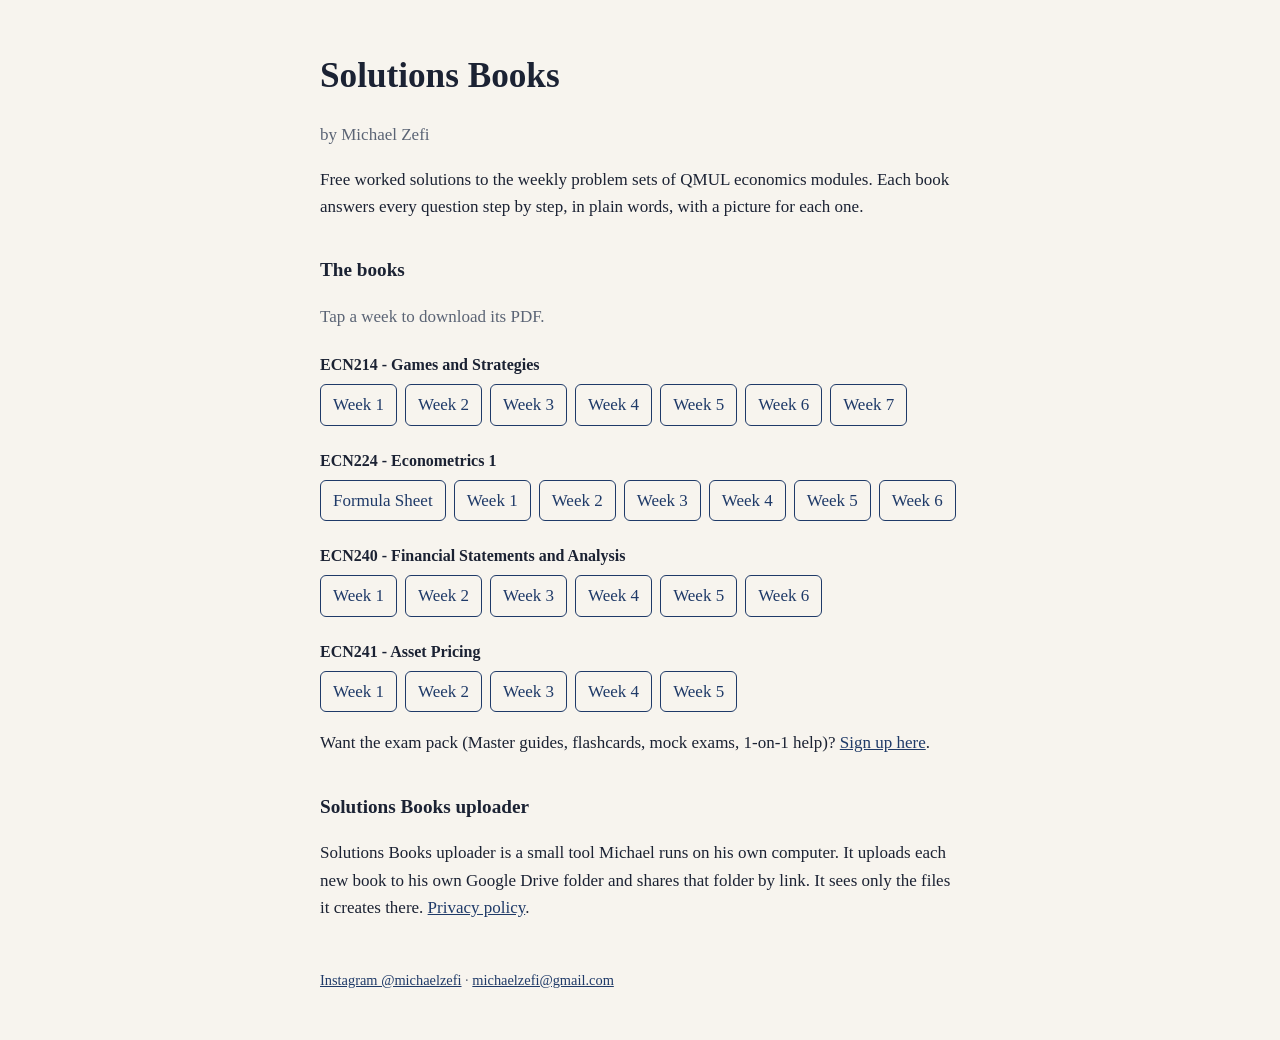
==== index.html @ f7369b90 "Update the book list" ====
<!doctype html>
<html lang="en">
<head>
<meta charset="utf-8">
<meta name="viewport" content="width=device-width, initial-scale=1">
<title>Michael Zefi · Solutions Books</title>
<link rel="stylesheet" href="style.css">
</head>
<body>
<main>
  <h1>Solutions Books</h1>
  <p class="by">by Michael Zefi</p>
  <p>Free worked solutions to the weekly problem sets of QMUL economics modules. Each book answers every question
    step by step, in plain words, with a picture for each one.</p>
  <h2>The books</h2>
  <p class="by">Tap a week to download its PDF.</p>
  <!-- books -->
  <h3>ECN214 - Games and Strategies</h3>
  <p class="weeks"><a href="https://github.com/michaelz09765/michaelz09765.github.io/releases/download/books/ECN214_Week_01_Solutions.pdf" rel="nofollow">Week 1</a> <a href="https://github.com/michaelz09765/michaelz09765.github.io/releases/download/books/ECN214_Week_02_Solutions.pdf" rel="nofollow">Week 2</a> <a href="https://github.com/michaelz09765/michaelz09765.github.io/releases/download/books/ECN214_Week_03_Solutions.pdf" rel="nofollow">Week 3</a> <a href="https://github.com/michaelz09765/michaelz09765.github.io/releases/download/books/ECN214_Week_04_Solutions.pdf" rel="nofollow">Week 4</a> <a href="https://github.com/michaelz09765/michaelz09765.github.io/releases/download/books/ECN214_Week_05_Solutions.pdf" rel="nofollow">Week 5</a> <a href="https://github.com/michaelz09765/michaelz09765.github.io/releases/download/books/ECN214_Week_06_Solutions.pdf" rel="nofollow">Week 6</a> <a href="https://github.com/michaelz09765/michaelz09765.github.io/releases/download/books/ECN214_Week_07_Solutions.pdf" rel="nofollow">Week 7</a></p>
  <h3>ECN224 - Econometrics 1</h3>
  <p class="weeks"><a href="https://github.com/michaelz09765/michaelz09765.github.io/releases/download/books/ECN224_Formula_Sheet.pdf" rel="nofollow">Formula Sheet</a> <a href="https://github.com/michaelz09765/michaelz09765.github.io/releases/download/books/ECN224_Week_01_Solutions.pdf" rel="nofollow">Week 1</a> <a href="https://github.com/michaelz09765/michaelz09765.github.io/releases/download/books/ECN224_Week_02_Solutions.pdf" rel="nofollow">Week 2</a> <a href="https://github.com/michaelz09765/michaelz09765.github.io/releases/download/books/ECN224_Week_03_Solutions.pdf" rel="nofollow">Week 3</a> <a href="https://github.com/michaelz09765/michaelz09765.github.io/releases/download/books/ECN224_Week_04_Solutions.pdf" rel="nofollow">Week 4</a> <a href="https://github.com/michaelz09765/michaelz09765.github.io/releases/download/books/ECN224_Week_05_Solutions.pdf" rel="nofollow">Week 5</a> <a href="https://github.com/michaelz09765/michaelz09765.github.io/releases/download/books/ECN224_Week_06_Solutions.pdf" rel="nofollow">Week 6</a></p>
  <h3>ECN240 - Financial Statements and Analysis</h3>
  <p class="weeks"><a href="https://github.com/michaelz09765/michaelz09765.github.io/releases/download/books/ECN240_Week_01_Solutions.pdf" rel="nofollow">Week 1</a> <a href="https://github.com/michaelz09765/michaelz09765.github.io/releases/download/books/ECN240_Week_02_Solutions.pdf" rel="nofollow">Week 2</a> <a href="https://github.com/michaelz09765/michaelz09765.github.io/releases/download/books/ECN240_Week_03_Solutions.pdf" rel="nofollow">Week 3</a> <a href="https://github.com/michaelz09765/michaelz09765.github.io/releases/download/books/ECN240_Week_04_Solutions.pdf" rel="nofollow">Week 4</a> <a href="https://github.com/michaelz09765/michaelz09765.github.io/releases/download/books/ECN240_Week_05_Solutions.pdf" rel="nofollow">Week 5</a> <a href="https://github.com/michaelz09765/michaelz09765.github.io/releases/download/books/ECN240_Week_06_Solutions.pdf" rel="nofollow">Week 6</a></p>
  <h3>ECN241 - Asset Pricing</h3>
  <p class="weeks"><a href="https://github.com/michaelz09765/michaelz09765.github.io/releases/download/books/ECN241_Week_01_Solutions.pdf" rel="nofollow">Week 1</a> <a href="https://github.com/michaelz09765/michaelz09765.github.io/releases/download/books/ECN241_Week_02_Solutions.pdf" rel="nofollow">Week 2</a> <a href="https://github.com/michaelz09765/michaelz09765.github.io/releases/download/books/ECN241_Week_03_Solutions.pdf" rel="nofollow">Week 3</a> <a href="https://github.com/michaelz09765/michaelz09765.github.io/releases/download/books/ECN241_Week_04_Solutions.pdf" rel="nofollow">Week 4</a> <a href="https://github.com/michaelz09765/michaelz09765.github.io/releases/download/books/ECN241_Week_05_Solutions.pdf" rel="nofollow">Week 5</a></p>
  <!-- /books -->
  <p>Want the exam pack (Master guides, flashcards, mock exams, 1-on-1 help)?
    <a href="https://forms.gle/qKyWaWmpUF7k1oc68">Sign up here</a>.</p>

  <h2>Solutions Books uploader</h2>
  <p>Solutions Books uploader is a small tool Michael runs on his own computer. It uploads each new book to his own
    Google Drive folder and shares that folder by link. It sees only the files it creates there.
    <a href="privacy.html">Privacy policy</a>.</p>

  <footer>
    <a href="https://instagram.com/michaelzefi">Instagram @michaelzefi</a> ·
    <a href="mailto:michaelzefi@gmail.com">michaelzefi@gmail.com</a>
  </footer>
</main>
<!-- Cloudflare Web Analytics: cookieless page counts -->
<script type='module' src='https://static.cloudflareinsights.com/beacon.min.js' data-cf-beacon='{"token": "ca2990a3d44d46d8bcb8c4cfde848cd8"}'></script>
</body>
</html>
---- style.css ----
:root { --bg: #f7f4ee; --ink: #1b2233; --muted: #5b6475; --accent: #1f3a68; }
@media (prefers-color-scheme: dark) { :root { --bg: #111318; --ink: #e8e6e1; --muted: #9aa1ad; --accent: #8fb0e8; } }
body { margin: 0; background: var(--bg); color: var(--ink); font: 17px/1.6 Georgia, serif; }
main { max-width: 640px; margin: 0 auto; padding: 48px 16px; }
h1 { font-size: 2.2rem; margin: 0; }
h2 { font-size: 1.2rem; margin-top: 2.2rem; }
.by, footer { color: var(--muted); }
a { color: var(--accent); }
.button { display: inline-block; padding: 10px 18px; background: var(--accent); color: var(--bg); border-radius: 6px; text-decoration: none; }
code { font-size: 0.9em; }
h3 { font-size: 1rem; margin: 1.4rem 0 0.4rem; }
.weeks { display: flex; flex-wrap: wrap; gap: 8px; margin: 0; }
.weeks a { padding: 6px 12px; border: 1px solid var(--accent); border-radius: 6px; text-decoration: none; }
footer { margin-top: 3rem; font-size: 0.9rem; }
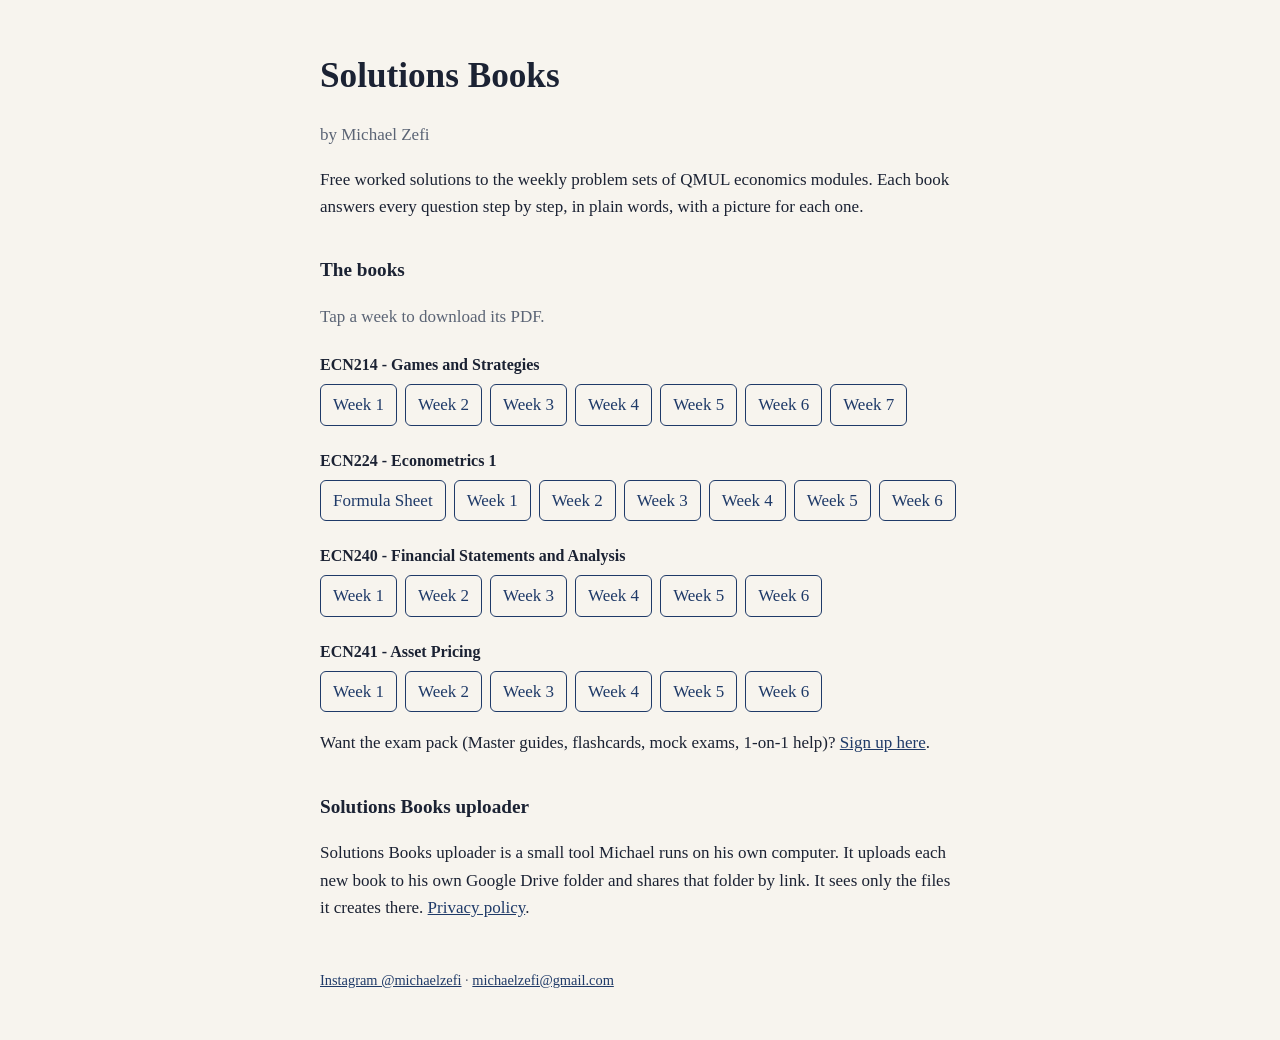
==== commit 67161012: "Update the book list" ====
--- a/index.html
+++ b/index.html
@@ -22,7 +22,7 @@
   <h3>ECN240 - Financial Statements and Analysis</h3>
   <p class="weeks"><a href="https://github.com/michaelz09765/michaelz09765.github.io/releases/download/books/ECN240_Week_01_Solutions.pdf" rel="nofollow">Week 1</a> <a href="https://github.com/michaelz09765/michaelz09765.github.io/releases/download/books/ECN240_Week_02_Solutions.pdf" rel="nofollow">Week 2</a> <a href="https://github.com/michaelz09765/michaelz09765.github.io/releases/download/books/ECN240_Week_03_Solutions.pdf" rel="nofollow">Week 3</a> <a href="https://github.com/michaelz09765/michaelz09765.github.io/releases/download/books/ECN240_Week_04_Solutions.pdf" rel="nofollow">Week 4</a> <a href="https://github.com/michaelz09765/michaelz09765.github.io/releases/download/books/ECN240_Week_05_Solutions.pdf" rel="nofollow">Week 5</a> <a href="https://github.com/michaelz09765/michaelz09765.github.io/releases/download/books/ECN240_Week_06_Solutions.pdf" rel="nofollow">Week 6</a></p>
   <h3>ECN241 - Asset Pricing</h3>
-  <p class="weeks"><a href="https://github.com/michaelz09765/michaelz09765.github.io/releases/download/books/ECN241_Week_01_Solutions.pdf" rel="nofollow">Week 1</a> <a href="https://github.com/michaelz09765/michaelz09765.github.io/releases/download/books/ECN241_Week_02_Solutions.pdf" rel="nofollow">Week 2</a> <a href="https://github.com/michaelz09765/michaelz09765.github.io/releases/download/books/ECN241_Week_03_Solutions.pdf" rel="nofollow">Week 3</a> <a href="https://github.com/michaelz09765/michaelz09765.github.io/releases/download/books/ECN241_Week_04_Solutions.pdf" rel="nofollow">Week 4</a> <a href="https://github.com/michaelz09765/michaelz09765.github.io/releases/download/books/ECN241_Week_05_Solutions.pdf" rel="nofollow">Week 5</a></p>
+  <p class="weeks"><a href="https://github.com/michaelz09765/michaelz09765.github.io/releases/download/books/ECN241_Week_01_Solutions.pdf" rel="nofollow">Week 1</a> <a href="https://github.com/michaelz09765/michaelz09765.github.io/releases/download/books/ECN241_Week_02_Solutions.pdf" rel="nofollow">Week 2</a> <a href="https://github.com/michaelz09765/michaelz09765.github.io/releases/download/books/ECN241_Week_03_Solutions.pdf" rel="nofollow">Week 3</a> <a href="https://github.com/michaelz09765/michaelz09765.github.io/releases/download/books/ECN241_Week_04_Solutions.pdf" rel="nofollow">Week 4</a> <a href="https://github.com/michaelz09765/michaelz09765.github.io/releases/download/books/ECN241_Week_05_Solutions.pdf" rel="nofollow">Week 5</a> <a href="https://github.com/michaelz09765/michaelz09765.github.io/releases/download/books/ECN241_Week_06_Solutions.pdf" rel="nofollow">Week 6</a></p>
   <!-- /books -->
   <p>Want the exam pack (Master guides, flashcards, mock exams, 1-on-1 help)?
     <a href="https://forms.gle/qKyWaWmpUF7k1oc68">Sign up here</a>.</p>
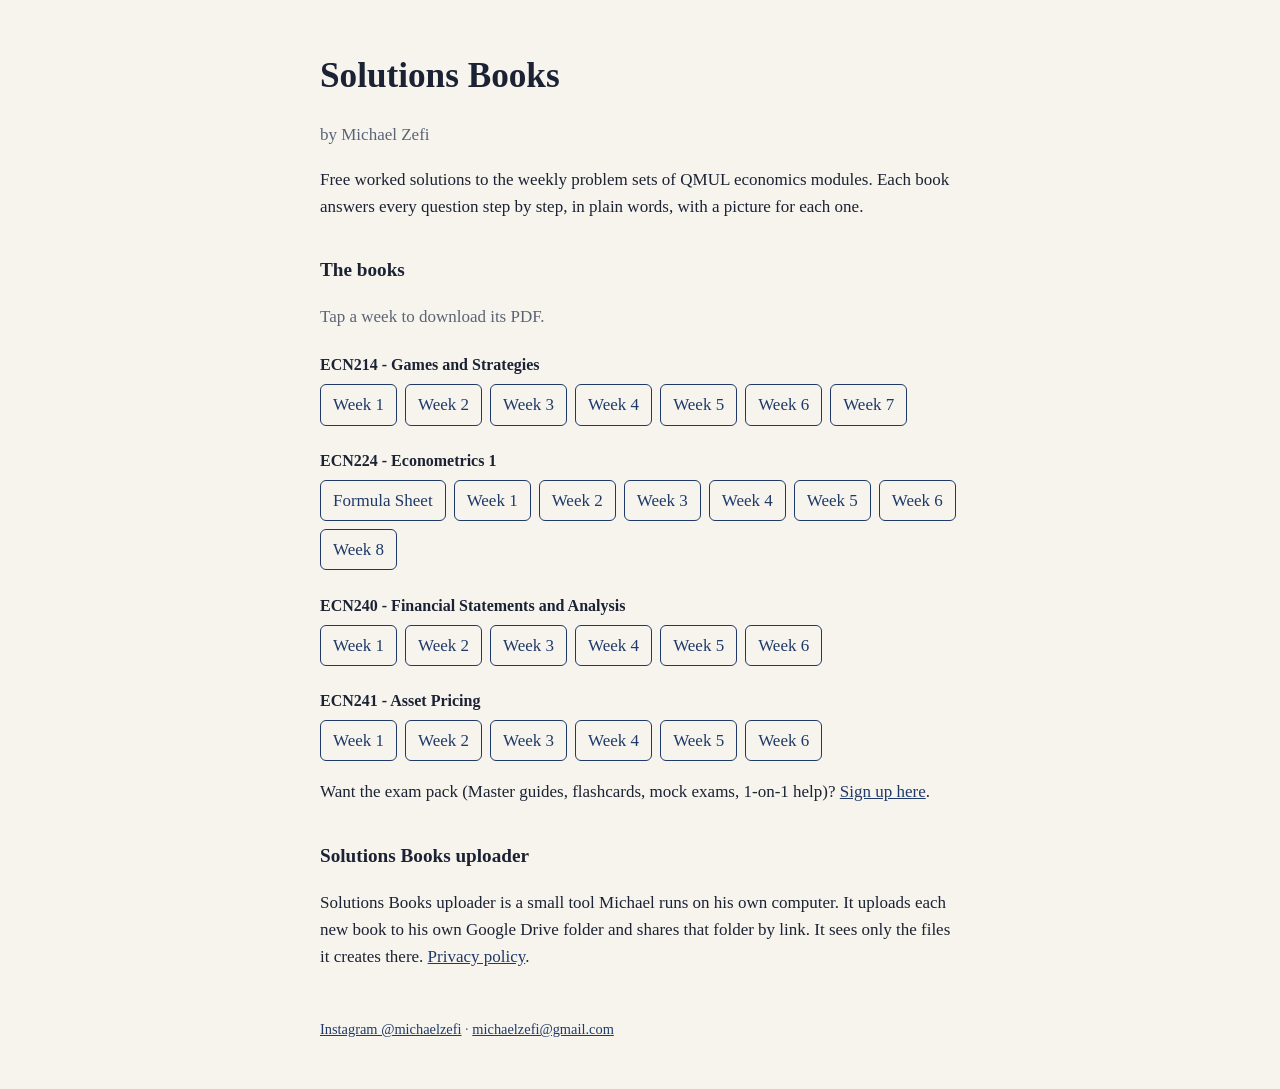
==== commit 2174ae29: "Update the book list" ====
--- a/index.html
+++ b/index.html
@@ -18,7 +18,7 @@
   <h3>ECN214 - Games and Strategies</h3>
   <p class="weeks"><a href="https://github.com/michaelz09765/michaelz09765.github.io/releases/download/books/ECN214_Week_01_Solutions.pdf" rel="nofollow">Week 1</a> <a href="https://github.com/michaelz09765/michaelz09765.github.io/releases/download/books/ECN214_Week_02_Solutions.pdf" rel="nofollow">Week 2</a> <a href="https://github.com/michaelz09765/michaelz09765.github.io/releases/download/books/ECN214_Week_03_Solutions.pdf" rel="nofollow">Week 3</a> <a href="https://github.com/michaelz09765/michaelz09765.github.io/releases/download/books/ECN214_Week_04_Solutions.pdf" rel="nofollow">Week 4</a> <a href="https://github.com/michaelz09765/michaelz09765.github.io/releases/download/books/ECN214_Week_05_Solutions.pdf" rel="nofollow">Week 5</a> <a href="https://github.com/michaelz09765/michaelz09765.github.io/releases/download/books/ECN214_Week_06_Solutions.pdf" rel="nofollow">Week 6</a> <a href="https://github.com/michaelz09765/michaelz09765.github.io/releases/download/books/ECN214_Week_07_Solutions.pdf" rel="nofollow">Week 7</a></p>
   <h3>ECN224 - Econometrics 1</h3>
-  <p class="weeks"><a href="https://github.com/michaelz09765/michaelz09765.github.io/releases/download/books/ECN224_Formula_Sheet.pdf" rel="nofollow">Formula Sheet</a> <a href="https://github.com/michaelz09765/michaelz09765.github.io/releases/download/books/ECN224_Week_01_Solutions.pdf" rel="nofollow">Week 1</a> <a href="https://github.com/michaelz09765/michaelz09765.github.io/releases/download/books/ECN224_Week_02_Solutions.pdf" rel="nofollow">Week 2</a> <a href="https://github.com/michaelz09765/michaelz09765.github.io/releases/download/books/ECN224_Week_03_Solutions.pdf" rel="nofollow">Week 3</a> <a href="https://github.com/michaelz09765/michaelz09765.github.io/releases/download/books/ECN224_Week_04_Solutions.pdf" rel="nofollow">Week 4</a> <a href="https://github.com/michaelz09765/michaelz09765.github.io/releases/download/books/ECN224_Week_05_Solutions.pdf" rel="nofollow">Week 5</a> <a href="https://github.com/michaelz09765/michaelz09765.github.io/releases/download/books/ECN224_Week_06_Solutions.pdf" rel="nofollow">Week 6</a></p>
+  <p class="weeks"><a href="https://github.com/michaelz09765/michaelz09765.github.io/releases/download/books/ECN224_Formula_Sheet.pdf" rel="nofollow">Formula Sheet</a> <a href="https://github.com/michaelz09765/michaelz09765.github.io/releases/download/books/ECN224_Week_01_Solutions.pdf" rel="nofollow">Week 1</a> <a href="https://github.com/michaelz09765/michaelz09765.github.io/releases/download/books/ECN224_Week_02_Solutions.pdf" rel="nofollow">Week 2</a> <a href="https://github.com/michaelz09765/michaelz09765.github.io/releases/download/books/ECN224_Week_03_Solutions.pdf" rel="nofollow">Week 3</a> <a href="https://github.com/michaelz09765/michaelz09765.github.io/releases/download/books/ECN224_Week_04_Solutions.pdf" rel="nofollow">Week 4</a> <a href="https://github.com/michaelz09765/michaelz09765.github.io/releases/download/books/ECN224_Week_05_Solutions.pdf" rel="nofollow">Week 5</a> <a href="https://github.com/michaelz09765/michaelz09765.github.io/releases/download/books/ECN224_Week_06_Solutions.pdf" rel="nofollow">Week 6</a> <a href="https://github.com/michaelz09765/michaelz09765.github.io/releases/download/books/ECN224_Week_08_Solutions.pdf" rel="nofollow">Week 8</a></p>
   <h3>ECN240 - Financial Statements and Analysis</h3>
   <p class="weeks"><a href="https://github.com/michaelz09765/michaelz09765.github.io/releases/download/books/ECN240_Week_01_Solutions.pdf" rel="nofollow">Week 1</a> <a href="https://github.com/michaelz09765/michaelz09765.github.io/releases/download/books/ECN240_Week_02_Solutions.pdf" rel="nofollow">Week 2</a> <a href="https://github.com/michaelz09765/michaelz09765.github.io/releases/download/books/ECN240_Week_03_Solutions.pdf" rel="nofollow">Week 3</a> <a href="https://github.com/michaelz09765/michaelz09765.github.io/releases/download/books/ECN240_Week_04_Solutions.pdf" rel="nofollow">Week 4</a> <a href="https://github.com/michaelz09765/michaelz09765.github.io/releases/download/books/ECN240_Week_05_Solutions.pdf" rel="nofollow">Week 5</a> <a href="https://github.com/michaelz09765/michaelz09765.github.io/releases/download/books/ECN240_Week_06_Solutions.pdf" rel="nofollow">Week 6</a></p>
   <h3>ECN241 - Asset Pricing</h3>
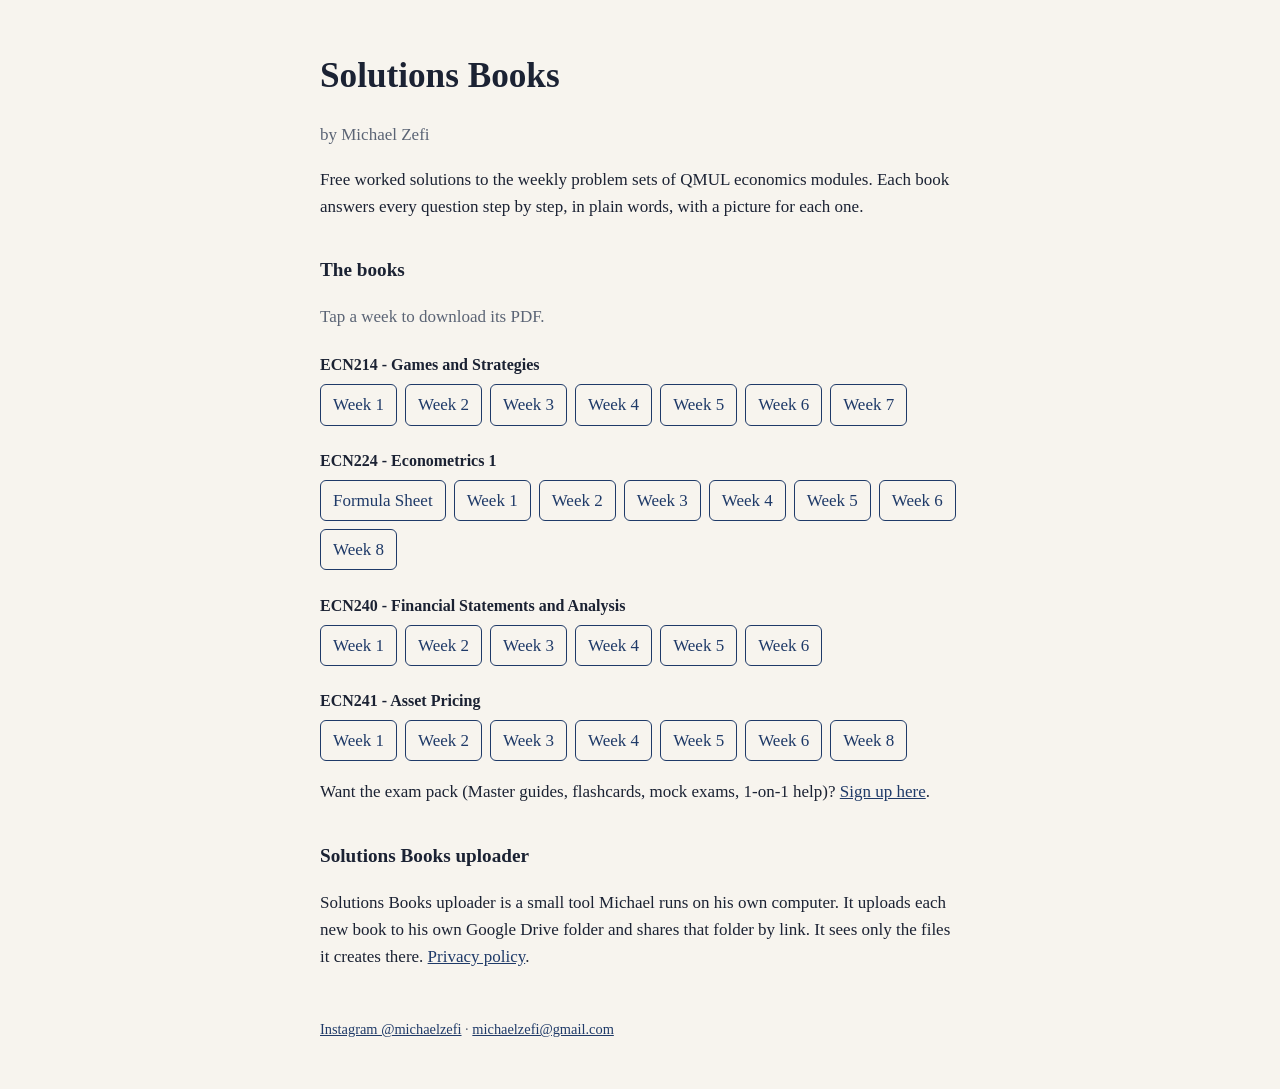
==== commit be76699e: "Update the book list" ====
--- a/index.html
+++ b/index.html
@@ -22,7 +22,7 @@
   <h3>ECN240 - Financial Statements and Analysis</h3>
   <p class="weeks"><a href="https://github.com/michaelz09765/michaelz09765.github.io/releases/download/books/ECN240_Week_01_Solutions.pdf" rel="nofollow">Week 1</a> <a href="https://github.com/michaelz09765/michaelz09765.github.io/releases/download/books/ECN240_Week_02_Solutions.pdf" rel="nofollow">Week 2</a> <a href="https://github.com/michaelz09765/michaelz09765.github.io/releases/download/books/ECN240_Week_03_Solutions.pdf" rel="nofollow">Week 3</a> <a href="https://github.com/michaelz09765/michaelz09765.github.io/releases/download/books/ECN240_Week_04_Solutions.pdf" rel="nofollow">Week 4</a> <a href="https://github.com/michaelz09765/michaelz09765.github.io/releases/download/books/ECN240_Week_05_Solutions.pdf" rel="nofollow">Week 5</a> <a href="https://github.com/michaelz09765/michaelz09765.github.io/releases/download/books/ECN240_Week_06_Solutions.pdf" rel="nofollow">Week 6</a></p>
   <h3>ECN241 - Asset Pricing</h3>
-  <p class="weeks"><a href="https://github.com/michaelz09765/michaelz09765.github.io/releases/download/books/ECN241_Week_01_Solutions.pdf" rel="nofollow">Week 1</a> <a href="https://github.com/michaelz09765/michaelz09765.github.io/releases/download/books/ECN241_Week_02_Solutions.pdf" rel="nofollow">Week 2</a> <a href="https://github.com/michaelz09765/michaelz09765.github.io/releases/download/books/ECN241_Week_03_Solutions.pdf" rel="nofollow">Week 3</a> <a href="https://github.com/michaelz09765/michaelz09765.github.io/releases/download/books/ECN241_Week_04_Solutions.pdf" rel="nofollow">Week 4</a> <a href="https://github.com/michaelz09765/michaelz09765.github.io/releases/download/books/ECN241_Week_05_Solutions.pdf" rel="nofollow">Week 5</a> <a href="https://github.com/michaelz09765/michaelz09765.github.io/releases/download/books/ECN241_Week_06_Solutions.pdf" rel="nofollow">Week 6</a></p>
+  <p class="weeks"><a href="https://github.com/michaelz09765/michaelz09765.github.io/releases/download/books/ECN241_Week_01_Solutions.pdf" rel="nofollow">Week 1</a> <a href="https://github.com/michaelz09765/michaelz09765.github.io/releases/download/books/ECN241_Week_02_Solutions.pdf" rel="nofollow">Week 2</a> <a href="https://github.com/michaelz09765/michaelz09765.github.io/releases/download/books/ECN241_Week_03_Solutions.pdf" rel="nofollow">Week 3</a> <a href="https://github.com/michaelz09765/michaelz09765.github.io/releases/download/books/ECN241_Week_04_Solutions.pdf" rel="nofollow">Week 4</a> <a href="https://github.com/michaelz09765/michaelz09765.github.io/releases/download/books/ECN241_Week_05_Solutions.pdf" rel="nofollow">Week 5</a> <a href="https://github.com/michaelz09765/michaelz09765.github.io/releases/download/books/ECN241_Week_06_Solutions.pdf" rel="nofollow">Week 6</a> <a href="https://github.com/michaelz09765/michaelz09765.github.io/releases/download/books/ECN241_Week_08_Solutions.pdf" rel="nofollow">Week 8</a></p>
   <!-- /books -->
   <p>Want the exam pack (Master guides, flashcards, mock exams, 1-on-1 help)?
     <a href="https://forms.gle/qKyWaWmpUF7k1oc68">Sign up here</a>.</p>
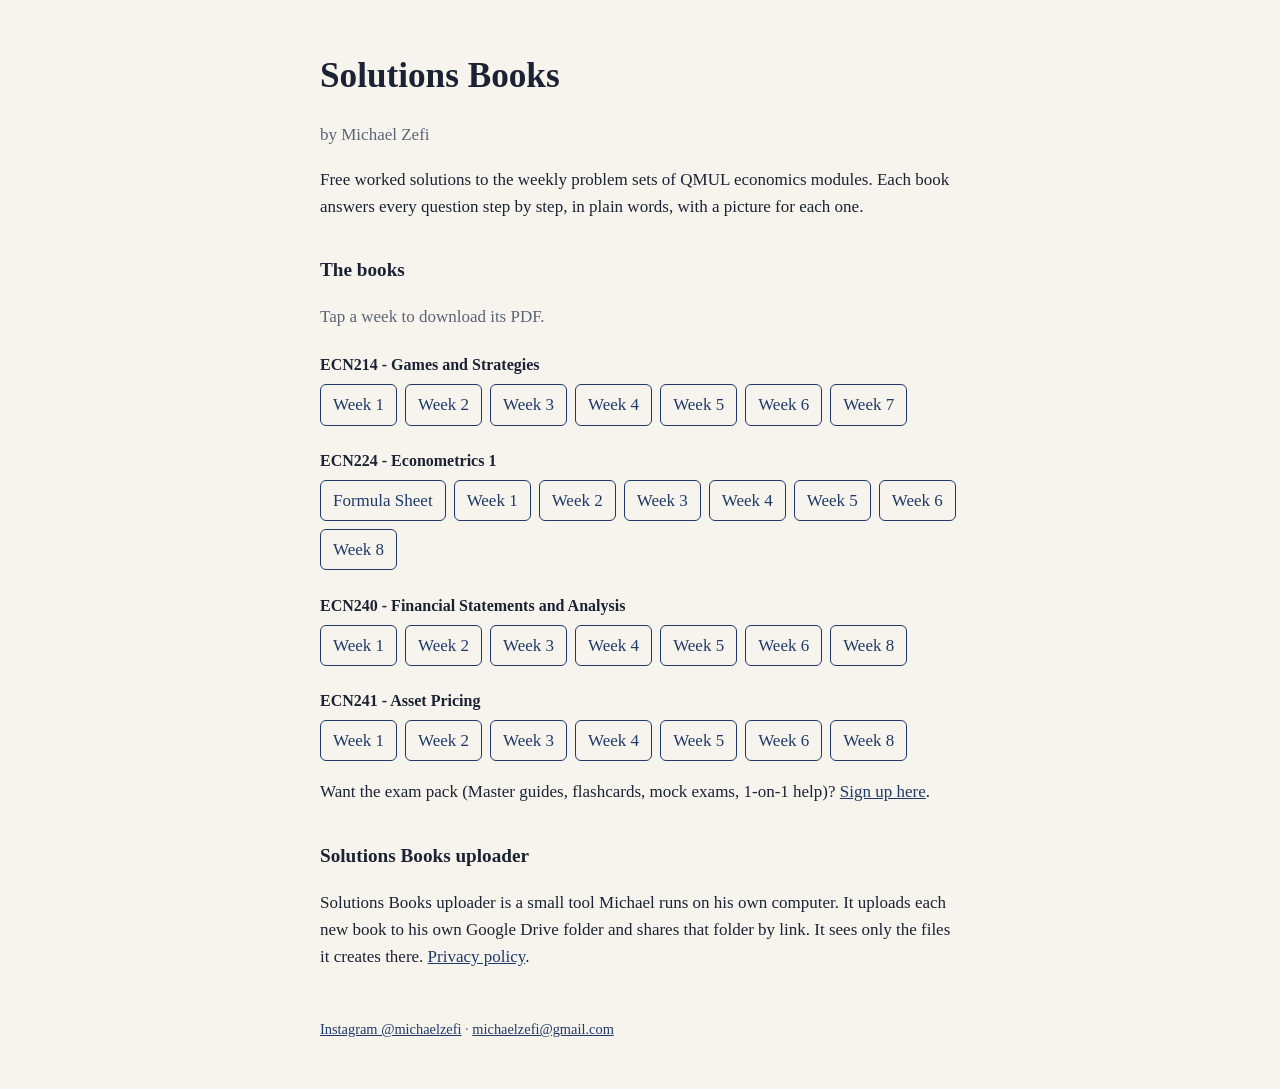
==== commit 29724795: "Update the book list" ====
--- a/index.html
+++ b/index.html
@@ -20,7 +20,7 @@
   <h3>ECN224 - Econometrics 1</h3>
   <p class="weeks"><a href="https://github.com/michaelz09765/michaelz09765.github.io/releases/download/books/ECN224_Formula_Sheet.pdf" rel="nofollow">Formula Sheet</a> <a href="https://github.com/michaelz09765/michaelz09765.github.io/releases/download/books/ECN224_Week_01_Solutions.pdf" rel="nofollow">Week 1</a> <a href="https://github.com/michaelz09765/michaelz09765.github.io/releases/download/books/ECN224_Week_02_Solutions.pdf" rel="nofollow">Week 2</a> <a href="https://github.com/michaelz09765/michaelz09765.github.io/releases/download/books/ECN224_Week_03_Solutions.pdf" rel="nofollow">Week 3</a> <a href="https://github.com/michaelz09765/michaelz09765.github.io/releases/download/books/ECN224_Week_04_Solutions.pdf" rel="nofollow">Week 4</a> <a href="https://github.com/michaelz09765/michaelz09765.github.io/releases/download/books/ECN224_Week_05_Solutions.pdf" rel="nofollow">Week 5</a> <a href="https://github.com/michaelz09765/michaelz09765.github.io/releases/download/books/ECN224_Week_06_Solutions.pdf" rel="nofollow">Week 6</a> <a href="https://github.com/michaelz09765/michaelz09765.github.io/releases/download/books/ECN224_Week_08_Solutions.pdf" rel="nofollow">Week 8</a></p>
   <h3>ECN240 - Financial Statements and Analysis</h3>
-  <p class="weeks"><a href="https://github.com/michaelz09765/michaelz09765.github.io/releases/download/books/ECN240_Week_01_Solutions.pdf" rel="nofollow">Week 1</a> <a href="https://github.com/michaelz09765/michaelz09765.github.io/releases/download/books/ECN240_Week_02_Solutions.pdf" rel="nofollow">Week 2</a> <a href="https://github.com/michaelz09765/michaelz09765.github.io/releases/download/books/ECN240_Week_03_Solutions.pdf" rel="nofollow">Week 3</a> <a href="https://github.com/michaelz09765/michaelz09765.github.io/releases/download/books/ECN240_Week_04_Solutions.pdf" rel="nofollow">Week 4</a> <a href="https://github.com/michaelz09765/michaelz09765.github.io/releases/download/books/ECN240_Week_05_Solutions.pdf" rel="nofollow">Week 5</a> <a href="https://github.com/michaelz09765/michaelz09765.github.io/releases/download/books/ECN240_Week_06_Solutions.pdf" rel="nofollow">Week 6</a></p>
+  <p class="weeks"><a href="https://github.com/michaelz09765/michaelz09765.github.io/releases/download/books/ECN240_Week_01_Solutions.pdf" rel="nofollow">Week 1</a> <a href="https://github.com/michaelz09765/michaelz09765.github.io/releases/download/books/ECN240_Week_02_Solutions.pdf" rel="nofollow">Week 2</a> <a href="https://github.com/michaelz09765/michaelz09765.github.io/releases/download/books/ECN240_Week_03_Solutions.pdf" rel="nofollow">Week 3</a> <a href="https://github.com/michaelz09765/michaelz09765.github.io/releases/download/books/ECN240_Week_04_Solutions.pdf" rel="nofollow">Week 4</a> <a href="https://github.com/michaelz09765/michaelz09765.github.io/releases/download/books/ECN240_Week_05_Solutions.pdf" rel="nofollow">Week 5</a> <a href="https://github.com/michaelz09765/michaelz09765.github.io/releases/download/books/ECN240_Week_06_Solutions.pdf" rel="nofollow">Week 6</a> <a href="https://github.com/michaelz09765/michaelz09765.github.io/releases/download/books/ECN240_Week_08_Solutions.pdf" rel="nofollow">Week 8</a></p>
   <h3>ECN241 - Asset Pricing</h3>
   <p class="weeks"><a href="https://github.com/michaelz09765/michaelz09765.github.io/releases/download/books/ECN241_Week_01_Solutions.pdf" rel="nofollow">Week 1</a> <a href="https://github.com/michaelz09765/michaelz09765.github.io/releases/download/books/ECN241_Week_02_Solutions.pdf" rel="nofollow">Week 2</a> <a href="https://github.com/michaelz09765/michaelz09765.github.io/releases/download/books/ECN241_Week_03_Solutions.pdf" rel="nofollow">Week 3</a> <a href="https://github.com/michaelz09765/michaelz09765.github.io/releases/download/books/ECN241_Week_04_Solutions.pdf" rel="nofollow">Week 4</a> <a href="https://github.com/michaelz09765/michaelz09765.github.io/releases/download/books/ECN241_Week_05_Solutions.pdf" rel="nofollow">Week 5</a> <a href="https://github.com/michaelz09765/michaelz09765.github.io/releases/download/books/ECN241_Week_06_Solutions.pdf" rel="nofollow">Week 6</a> <a href="https://github.com/michaelz09765/michaelz09765.github.io/releases/download/books/ECN241_Week_08_Solutions.pdf" rel="nofollow">Week 8</a></p>
   <!-- /books -->
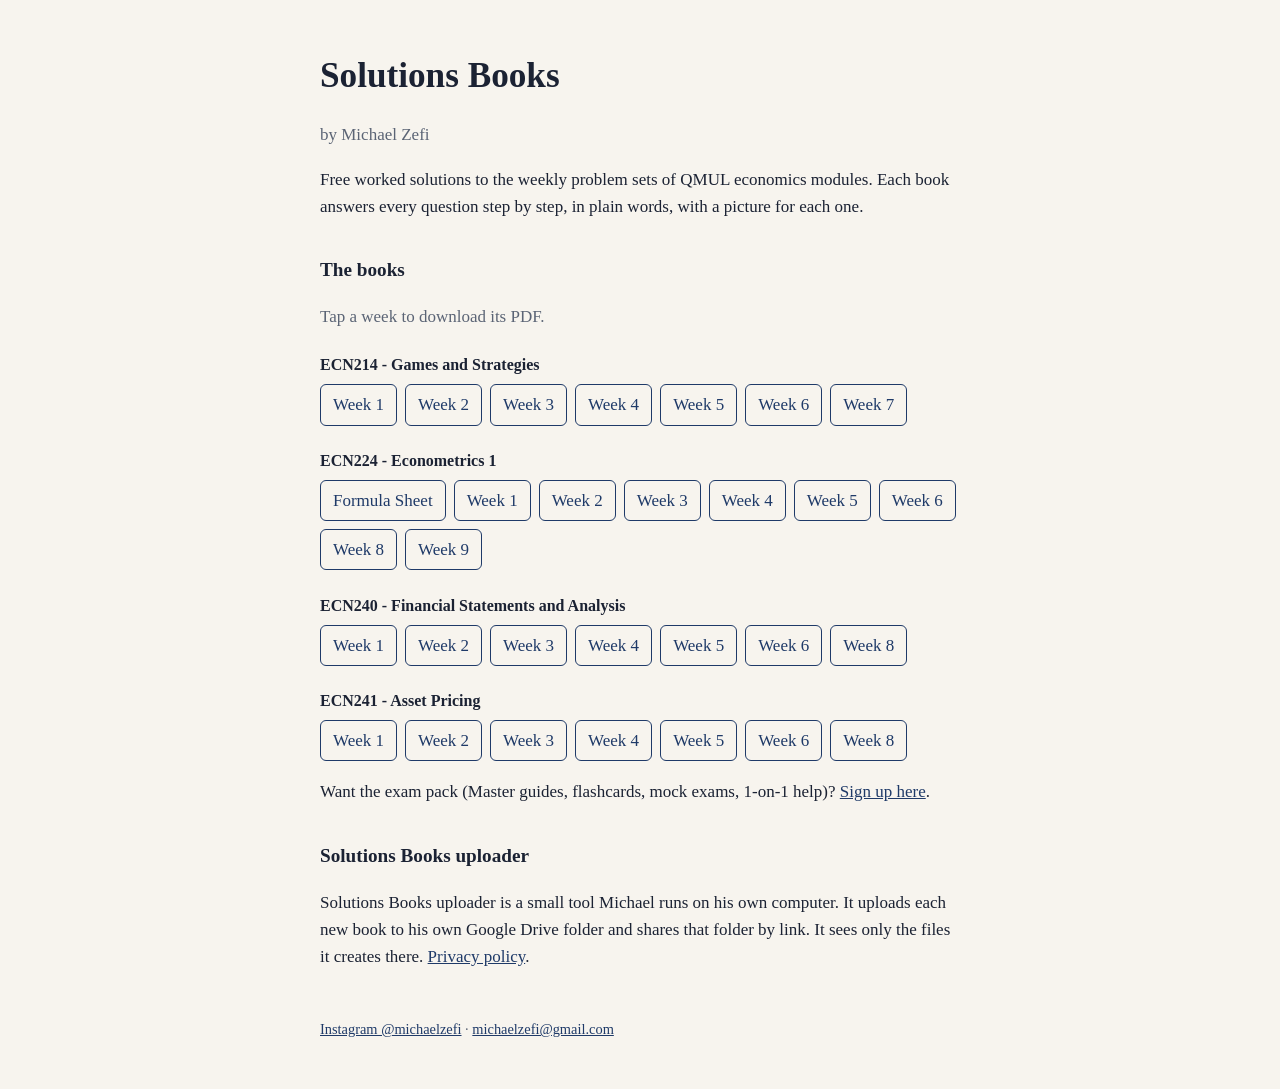
==== commit a8383a17: "Update the book list" ====
--- a/index.html
+++ b/index.html
@@ -18,7 +18,7 @@
   <h3>ECN214 - Games and Strategies</h3>
   <p class="weeks"><a href="https://github.com/michaelz09765/michaelz09765.github.io/releases/download/books/ECN214_Week_01_Solutions.pdf" rel="nofollow">Week 1</a> <a href="https://github.com/michaelz09765/michaelz09765.github.io/releases/download/books/ECN214_Week_02_Solutions.pdf" rel="nofollow">Week 2</a> <a href="https://github.com/michaelz09765/michaelz09765.github.io/releases/download/books/ECN214_Week_03_Solutions.pdf" rel="nofollow">Week 3</a> <a href="https://github.com/michaelz09765/michaelz09765.github.io/releases/download/books/ECN214_Week_04_Solutions.pdf" rel="nofollow">Week 4</a> <a href="https://github.com/michaelz09765/michaelz09765.github.io/releases/download/books/ECN214_Week_05_Solutions.pdf" rel="nofollow">Week 5</a> <a href="https://github.com/michaelz09765/michaelz09765.github.io/releases/download/books/ECN214_Week_06_Solutions.pdf" rel="nofollow">Week 6</a> <a href="https://github.com/michaelz09765/michaelz09765.github.io/releases/download/books/ECN214_Week_07_Solutions.pdf" rel="nofollow">Week 7</a></p>
   <h3>ECN224 - Econometrics 1</h3>
-  <p class="weeks"><a href="https://github.com/michaelz09765/michaelz09765.github.io/releases/download/books/ECN224_Formula_Sheet.pdf" rel="nofollow">Formula Sheet</a> <a href="https://github.com/michaelz09765/michaelz09765.github.io/releases/download/books/ECN224_Week_01_Solutions.pdf" rel="nofollow">Week 1</a> <a href="https://github.com/michaelz09765/michaelz09765.github.io/releases/download/books/ECN224_Week_02_Solutions.pdf" rel="nofollow">Week 2</a> <a href="https://github.com/michaelz09765/michaelz09765.github.io/releases/download/books/ECN224_Week_03_Solutions.pdf" rel="nofollow">Week 3</a> <a href="https://github.com/michaelz09765/michaelz09765.github.io/releases/download/books/ECN224_Week_04_Solutions.pdf" rel="nofollow">Week 4</a> <a href="https://github.com/michaelz09765/michaelz09765.github.io/releases/download/books/ECN224_Week_05_Solutions.pdf" rel="nofollow">Week 5</a> <a href="https://github.com/michaelz09765/michaelz09765.github.io/releases/download/books/ECN224_Week_06_Solutions.pdf" rel="nofollow">Week 6</a> <a href="https://github.com/michaelz09765/michaelz09765.github.io/releases/download/books/ECN224_Week_08_Solutions.pdf" rel="nofollow">Week 8</a></p>
+  <p class="weeks"><a href="https://github.com/michaelz09765/michaelz09765.github.io/releases/download/books/ECN224_Formula_Sheet.pdf" rel="nofollow">Formula Sheet</a> <a href="https://github.com/michaelz09765/michaelz09765.github.io/releases/download/books/ECN224_Week_01_Solutions.pdf" rel="nofollow">Week 1</a> <a href="https://github.com/michaelz09765/michaelz09765.github.io/releases/download/books/ECN224_Week_02_Solutions.pdf" rel="nofollow">Week 2</a> <a href="https://github.com/michaelz09765/michaelz09765.github.io/releases/download/books/ECN224_Week_03_Solutions.pdf" rel="nofollow">Week 3</a> <a href="https://github.com/michaelz09765/michaelz09765.github.io/releases/download/books/ECN224_Week_04_Solutions.pdf" rel="nofollow">Week 4</a> <a href="https://github.com/michaelz09765/michaelz09765.github.io/releases/download/books/ECN224_Week_05_Solutions.pdf" rel="nofollow">Week 5</a> <a href="https://github.com/michaelz09765/michaelz09765.github.io/releases/download/books/ECN224_Week_06_Solutions.pdf" rel="nofollow">Week 6</a> <a href="https://github.com/michaelz09765/michaelz09765.github.io/releases/download/books/ECN224_Week_08_Solutions.pdf" rel="nofollow">Week 8</a> <a href="https://github.com/michaelz09765/michaelz09765.github.io/releases/download/books/ECN224_Week_09_Solutions.pdf" rel="nofollow">Week 9</a></p>
   <h3>ECN240 - Financial Statements and Analysis</h3>
   <p class="weeks"><a href="https://github.com/michaelz09765/michaelz09765.github.io/releases/download/books/ECN240_Week_01_Solutions.pdf" rel="nofollow">Week 1</a> <a href="https://github.com/michaelz09765/michaelz09765.github.io/releases/download/books/ECN240_Week_02_Solutions.pdf" rel="nofollow">Week 2</a> <a href="https://github.com/michaelz09765/michaelz09765.github.io/releases/download/books/ECN240_Week_03_Solutions.pdf" rel="nofollow">Week 3</a> <a href="https://github.com/michaelz09765/michaelz09765.github.io/releases/download/books/ECN240_Week_04_Solutions.pdf" rel="nofollow">Week 4</a> <a href="https://github.com/michaelz09765/michaelz09765.github.io/releases/download/books/ECN240_Week_05_Solutions.pdf" rel="nofollow">Week 5</a> <a href="https://github.com/michaelz09765/michaelz09765.github.io/releases/download/books/ECN240_Week_06_Solutions.pdf" rel="nofollow">Week 6</a> <a href="https://github.com/michaelz09765/michaelz09765.github.io/releases/download/books/ECN240_Week_08_Solutions.pdf" rel="nofollow">Week 8</a></p>
   <h3>ECN241 - Asset Pricing</h3>
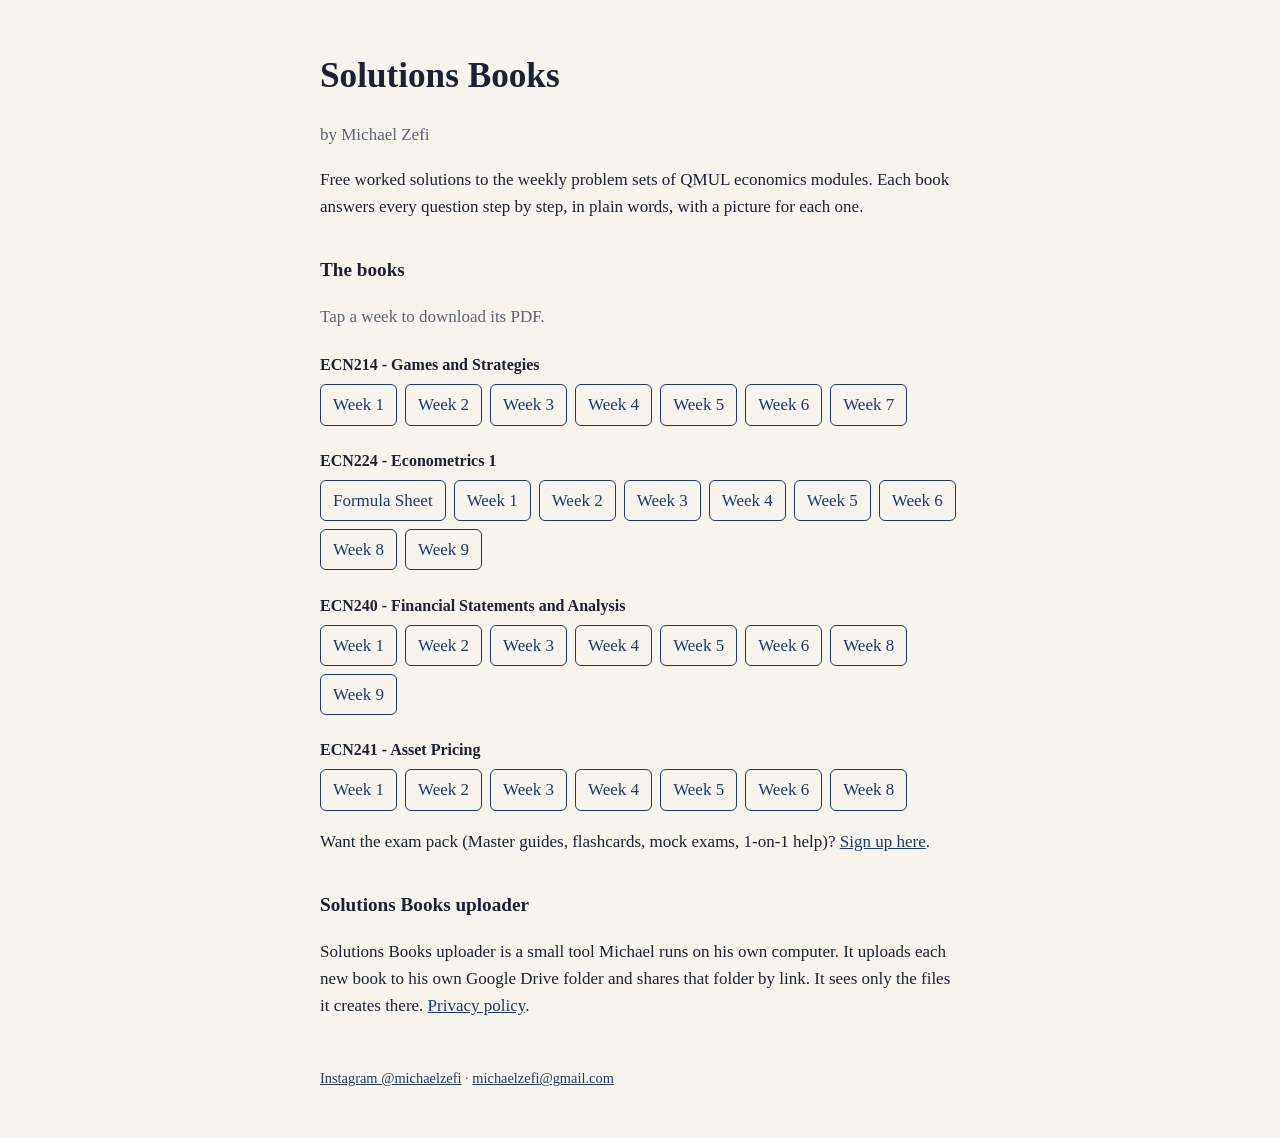
==== commit 7193694b: "Update the book list" ====
--- a/index.html
+++ b/index.html
@@ -20,7 +20,7 @@
   <h3>ECN224 - Econometrics 1</h3>
   <p class="weeks"><a href="https://github.com/michaelz09765/michaelz09765.github.io/releases/download/books/ECN224_Formula_Sheet.pdf" rel="nofollow">Formula Sheet</a> <a href="https://github.com/michaelz09765/michaelz09765.github.io/releases/download/books/ECN224_Week_01_Solutions.pdf" rel="nofollow">Week 1</a> <a href="https://github.com/michaelz09765/michaelz09765.github.io/releases/download/books/ECN224_Week_02_Solutions.pdf" rel="nofollow">Week 2</a> <a href="https://github.com/michaelz09765/michaelz09765.github.io/releases/download/books/ECN224_Week_03_Solutions.pdf" rel="nofollow">Week 3</a> <a href="https://github.com/michaelz09765/michaelz09765.github.io/releases/download/books/ECN224_Week_04_Solutions.pdf" rel="nofollow">Week 4</a> <a href="https://github.com/michaelz09765/michaelz09765.github.io/releases/download/books/ECN224_Week_05_Solutions.pdf" rel="nofollow">Week 5</a> <a href="https://github.com/michaelz09765/michaelz09765.github.io/releases/download/books/ECN224_Week_06_Solutions.pdf" rel="nofollow">Week 6</a> <a href="https://github.com/michaelz09765/michaelz09765.github.io/releases/download/books/ECN224_Week_08_Solutions.pdf" rel="nofollow">Week 8</a> <a href="https://github.com/michaelz09765/michaelz09765.github.io/releases/download/books/ECN224_Week_09_Solutions.pdf" rel="nofollow">Week 9</a></p>
   <h3>ECN240 - Financial Statements and Analysis</h3>
-  <p class="weeks"><a href="https://github.com/michaelz09765/michaelz09765.github.io/releases/download/books/ECN240_Week_01_Solutions.pdf" rel="nofollow">Week 1</a> <a href="https://github.com/michaelz09765/michaelz09765.github.io/releases/download/books/ECN240_Week_02_Solutions.pdf" rel="nofollow">Week 2</a> <a href="https://github.com/michaelz09765/michaelz09765.github.io/releases/download/books/ECN240_Week_03_Solutions.pdf" rel="nofollow">Week 3</a> <a href="https://github.com/michaelz09765/michaelz09765.github.io/releases/download/books/ECN240_Week_04_Solutions.pdf" rel="nofollow">Week 4</a> <a href="https://github.com/michaelz09765/michaelz09765.github.io/releases/download/books/ECN240_Week_05_Solutions.pdf" rel="nofollow">Week 5</a> <a href="https://github.com/michaelz09765/michaelz09765.github.io/releases/download/books/ECN240_Week_06_Solutions.pdf" rel="nofollow">Week 6</a> <a href="https://github.com/michaelz09765/michaelz09765.github.io/releases/download/books/ECN240_Week_08_Solutions.pdf" rel="nofollow">Week 8</a></p>
+  <p class="weeks"><a href="https://github.com/michaelz09765/michaelz09765.github.io/releases/download/books/ECN240_Week_01_Solutions.pdf" rel="nofollow">Week 1</a> <a href="https://github.com/michaelz09765/michaelz09765.github.io/releases/download/books/ECN240_Week_02_Solutions.pdf" rel="nofollow">Week 2</a> <a href="https://github.com/michaelz09765/michaelz09765.github.io/releases/download/books/ECN240_Week_03_Solutions.pdf" rel="nofollow">Week 3</a> <a href="https://github.com/michaelz09765/michaelz09765.github.io/releases/download/books/ECN240_Week_04_Solutions.pdf" rel="nofollow">Week 4</a> <a href="https://github.com/michaelz09765/michaelz09765.github.io/releases/download/books/ECN240_Week_05_Solutions.pdf" rel="nofollow">Week 5</a> <a href="https://github.com/michaelz09765/michaelz09765.github.io/releases/download/books/ECN240_Week_06_Solutions.pdf" rel="nofollow">Week 6</a> <a href="https://github.com/michaelz09765/michaelz09765.github.io/releases/download/books/ECN240_Week_08_Solutions.pdf" rel="nofollow">Week 8</a> <a href="https://github.com/michaelz09765/michaelz09765.github.io/releases/download/books/ECN240_Week_09_Solutions.pdf" rel="nofollow">Week 9</a></p>
   <h3>ECN241 - Asset Pricing</h3>
   <p class="weeks"><a href="https://github.com/michaelz09765/michaelz09765.github.io/releases/download/books/ECN241_Week_01_Solutions.pdf" rel="nofollow">Week 1</a> <a href="https://github.com/michaelz09765/michaelz09765.github.io/releases/download/books/ECN241_Week_02_Solutions.pdf" rel="nofollow">Week 2</a> <a href="https://github.com/michaelz09765/michaelz09765.github.io/releases/download/books/ECN241_Week_03_Solutions.pdf" rel="nofollow">Week 3</a> <a href="https://github.com/michaelz09765/michaelz09765.github.io/releases/download/books/ECN241_Week_04_Solutions.pdf" rel="nofollow">Week 4</a> <a href="https://github.com/michaelz09765/michaelz09765.github.io/releases/download/books/ECN241_Week_05_Solutions.pdf" rel="nofollow">Week 5</a> <a href="https://github.com/michaelz09765/michaelz09765.github.io/releases/download/books/ECN241_Week_06_Solutions.pdf" rel="nofollow">Week 6</a> <a href="https://github.com/michaelz09765/michaelz09765.github.io/releases/download/books/ECN241_Week_08_Solutions.pdf" rel="nofollow">Week 8</a></p>
   <!-- /books -->
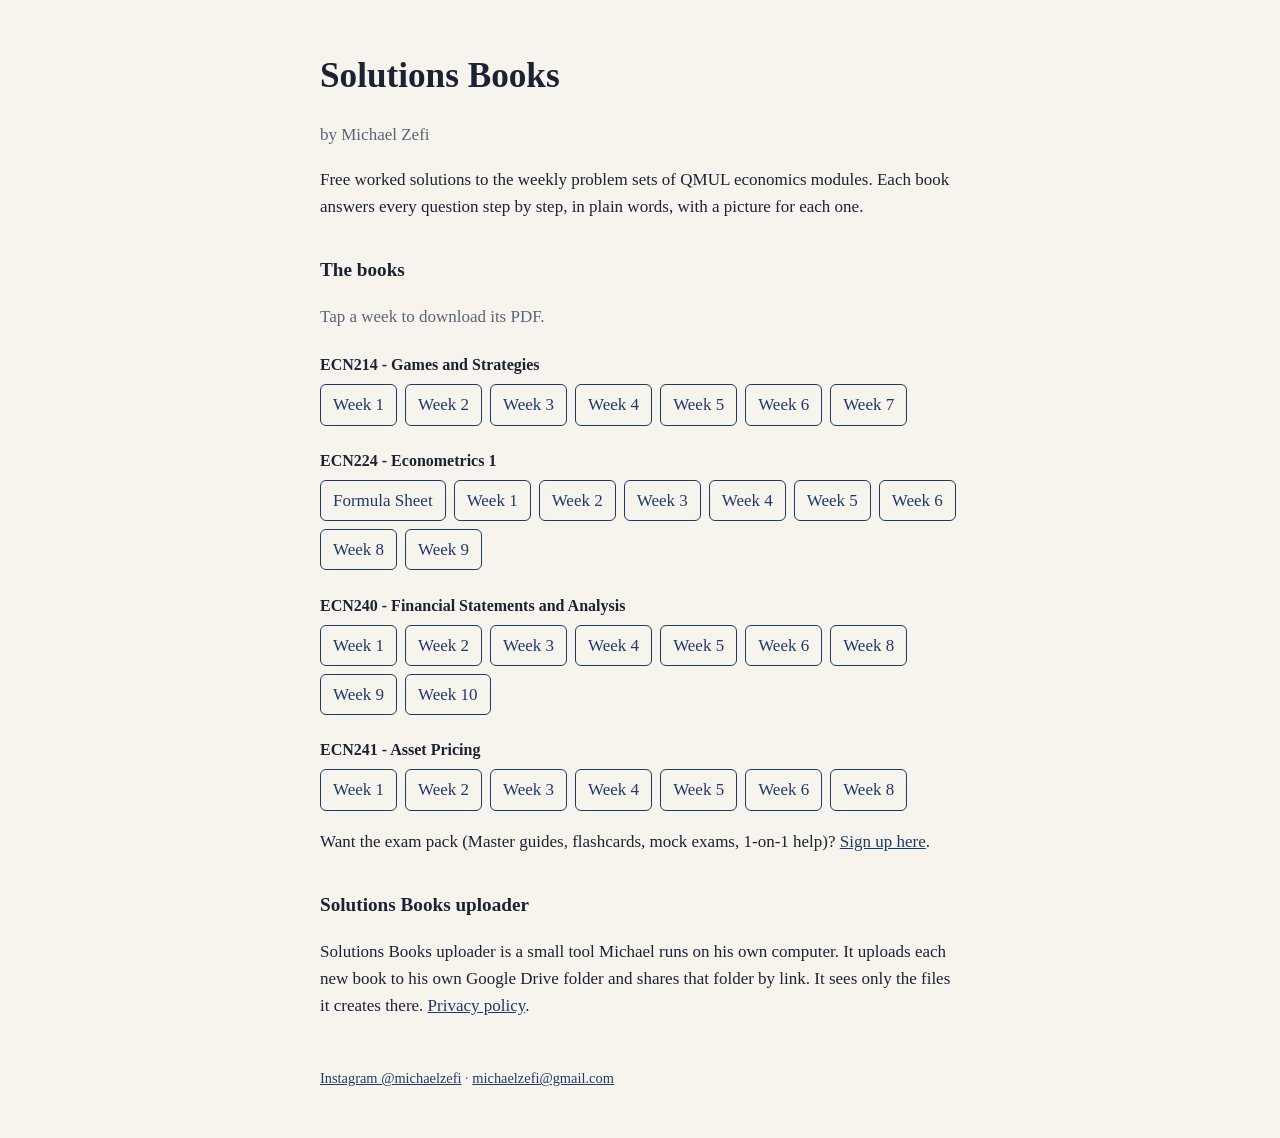
==== commit 6958652e: "Update the book list" ====
--- a/index.html
+++ b/index.html
@@ -20,7 +20,7 @@
   <h3>ECN224 - Econometrics 1</h3>
   <p class="weeks"><a href="https://github.com/michaelz09765/michaelz09765.github.io/releases/download/books/ECN224_Formula_Sheet.pdf" rel="nofollow">Formula Sheet</a> <a href="https://github.com/michaelz09765/michaelz09765.github.io/releases/download/books/ECN224_Week_01_Solutions.pdf" rel="nofollow">Week 1</a> <a href="https://github.com/michaelz09765/michaelz09765.github.io/releases/download/books/ECN224_Week_02_Solutions.pdf" rel="nofollow">Week 2</a> <a href="https://github.com/michaelz09765/michaelz09765.github.io/releases/download/books/ECN224_Week_03_Solutions.pdf" rel="nofollow">Week 3</a> <a href="https://github.com/michaelz09765/michaelz09765.github.io/releases/download/books/ECN224_Week_04_Solutions.pdf" rel="nofollow">Week 4</a> <a href="https://github.com/michaelz09765/michaelz09765.github.io/releases/download/books/ECN224_Week_05_Solutions.pdf" rel="nofollow">Week 5</a> <a href="https://github.com/michaelz09765/michaelz09765.github.io/releases/download/books/ECN224_Week_06_Solutions.pdf" rel="nofollow">Week 6</a> <a href="https://github.com/michaelz09765/michaelz09765.github.io/releases/download/books/ECN224_Week_08_Solutions.pdf" rel="nofollow">Week 8</a> <a href="https://github.com/michaelz09765/michaelz09765.github.io/releases/download/books/ECN224_Week_09_Solutions.pdf" rel="nofollow">Week 9</a></p>
   <h3>ECN240 - Financial Statements and Analysis</h3>
-  <p class="weeks"><a href="https://github.com/michaelz09765/michaelz09765.github.io/releases/download/books/ECN240_Week_01_Solutions.pdf" rel="nofollow">Week 1</a> <a href="https://github.com/michaelz09765/michaelz09765.github.io/releases/download/books/ECN240_Week_02_Solutions.pdf" rel="nofollow">Week 2</a> <a href="https://github.com/michaelz09765/michaelz09765.github.io/releases/download/books/ECN240_Week_03_Solutions.pdf" rel="nofollow">Week 3</a> <a href="https://github.com/michaelz09765/michaelz09765.github.io/releases/download/books/ECN240_Week_04_Solutions.pdf" rel="nofollow">Week 4</a> <a href="https://github.com/michaelz09765/michaelz09765.github.io/releases/download/books/ECN240_Week_05_Solutions.pdf" rel="nofollow">Week 5</a> <a href="https://github.com/michaelz09765/michaelz09765.github.io/releases/download/books/ECN240_Week_06_Solutions.pdf" rel="nofollow">Week 6</a> <a href="https://github.com/michaelz09765/michaelz09765.github.io/releases/download/books/ECN240_Week_08_Solutions.pdf" rel="nofollow">Week 8</a> <a href="https://github.com/michaelz09765/michaelz09765.github.io/releases/download/books/ECN240_Week_09_Solutions.pdf" rel="nofollow">Week 9</a></p>
+  <p class="weeks"><a href="https://github.com/michaelz09765/michaelz09765.github.io/releases/download/books/ECN240_Week_01_Solutions.pdf" rel="nofollow">Week 1</a> <a href="https://github.com/michaelz09765/michaelz09765.github.io/releases/download/books/ECN240_Week_02_Solutions.pdf" rel="nofollow">Week 2</a> <a href="https://github.com/michaelz09765/michaelz09765.github.io/releases/download/books/ECN240_Week_03_Solutions.pdf" rel="nofollow">Week 3</a> <a href="https://github.com/michaelz09765/michaelz09765.github.io/releases/download/books/ECN240_Week_04_Solutions.pdf" rel="nofollow">Week 4</a> <a href="https://github.com/michaelz09765/michaelz09765.github.io/releases/download/books/ECN240_Week_05_Solutions.pdf" rel="nofollow">Week 5</a> <a href="https://github.com/michaelz09765/michaelz09765.github.io/releases/download/books/ECN240_Week_06_Solutions.pdf" rel="nofollow">Week 6</a> <a href="https://github.com/michaelz09765/michaelz09765.github.io/releases/download/books/ECN240_Week_08_Solutions.pdf" rel="nofollow">Week 8</a> <a href="https://github.com/michaelz09765/michaelz09765.github.io/releases/download/books/ECN240_Week_09_Solutions.pdf" rel="nofollow">Week 9</a> <a href="https://github.com/michaelz09765/michaelz09765.github.io/releases/download/books/ECN240_Week_10_Solutions.pdf" rel="nofollow">Week 10</a></p>
   <h3>ECN241 - Asset Pricing</h3>
   <p class="weeks"><a href="https://github.com/michaelz09765/michaelz09765.github.io/releases/download/books/ECN241_Week_01_Solutions.pdf" rel="nofollow">Week 1</a> <a href="https://github.com/michaelz09765/michaelz09765.github.io/releases/download/books/ECN241_Week_02_Solutions.pdf" rel="nofollow">Week 2</a> <a href="https://github.com/michaelz09765/michaelz09765.github.io/releases/download/books/ECN241_Week_03_Solutions.pdf" rel="nofollow">Week 3</a> <a href="https://github.com/michaelz09765/michaelz09765.github.io/releases/download/books/ECN241_Week_04_Solutions.pdf" rel="nofollow">Week 4</a> <a href="https://github.com/michaelz09765/michaelz09765.github.io/releases/download/books/ECN241_Week_05_Solutions.pdf" rel="nofollow">Week 5</a> <a href="https://github.com/michaelz09765/michaelz09765.github.io/releases/download/books/ECN241_Week_06_Solutions.pdf" rel="nofollow">Week 6</a> <a href="https://github.com/michaelz09765/michaelz09765.github.io/releases/download/books/ECN241_Week_08_Solutions.pdf" rel="nofollow">Week 8</a></p>
   <!-- /books -->
